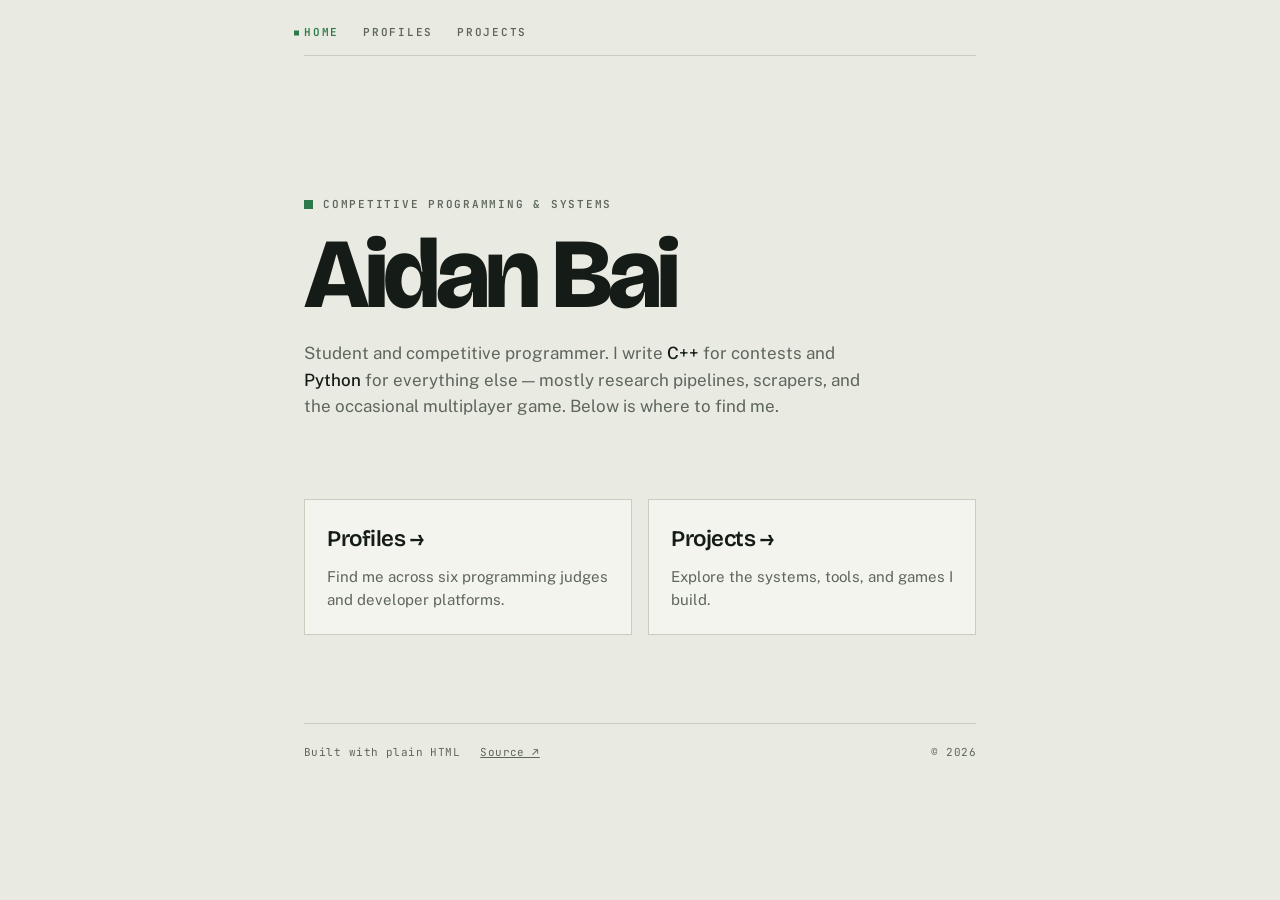
==== index.html @ 11403824 "Add scripts section, project cards, live links" ====
<!DOCTYPE html>
<html lang="en">
<head>
<meta charset="utf-8">
<meta name="viewport" content="width=device-width, initial-scale=1">
<title>Aidan Bai — Competitive Programmer &amp; Student</title>
<meta name="description" content="Aidan Bai is a student and competitive programmer building contest solutions, research pipelines, scrapers, and multiplayer games.">
<link rel="icon" href="data:image/svg+xml,<svg xmlns='http://www.w3.org/2000/svg' viewBox='0 0 32 32'><rect width='32' height='32' fill='%23E9EBE2'/><rect x='6' y='6' width='20' height='20' fill='%232C7A4B'/></svg>">
<link rel="preconnect" href="https://fonts.googleapis.com">
<link rel="preconnect" href="https://fonts.gstatic.com" crossorigin>
<link href="https://fonts.googleapis.com/css2?family=Bricolage+Grotesque:opsz,wght@12..96,600;12..96,800&amp;family=Public+Sans:wght@400;500&amp;family=JetBrains+Mono:wght@400;600&amp;display=swap" rel="stylesheet">
<link rel="stylesheet" href="/styles.css">
</head>
<body>
<div class="wrap">

  <nav class="site-nav" aria-label="Primary">
    <a href="/" aria-current="page">Home</a>
    <a href="/profiles/">Profiles</a>
    <a href="/projects/">Projects</a>
  </nav>

  <header class="hero">
    <div class="hero-grid" aria-hidden="true"></div>
    <p class="eyebrow reveal" style="animation-delay:.05s">Competitive programming &amp; systems</p>
    <h1 class="reveal" style="animation-delay:.1s">Aidan&nbsp;Bai</h1>
    <p class="tagline reveal" style="animation-delay:.18s">
      Student and competitive programmer. I write <strong>C++</strong> for contests and
      <strong>Python</strong> for everything else — mostly research pipelines, scrapers, and
      the occasional multiplayer game. Below is where to find me.
    </p>
  </header>

  <main class="link-cards" aria-label="Explore">
    <a class="link-card" href="/profiles/">
      <h2>Profiles →</h2>
      <p>Find me across six programming judges and developer platforms.</p>
    </a>

    <a class="link-card" href="/projects/">
      <h2>Projects →</h2>
      <p>Explore the systems, tools, and games I build.</p>
    </a>
  </main>

  <footer>
    <span>Built with plain HTML</span>
    <a href="https://github.com/aidanbai9" target="_blank" rel="noopener">Source ↗</a>
    <span style="margin-left:auto">© 2026</span>
  </footer>

</div>
</body>
</html>
---- styles.css ----
:root {
  --paper:   #E9EBE2;
  --surface: #F3F4EE;
  --ink:     #151C17;
  --dim:     #5E665C;
  --rule:    #C9CDBE;
  --ac:      #2C7A4B;
  --flag:    #B0402E;
  --display: "Bricolage Grotesque", system-ui, sans-serif;
  --body:    "Public Sans", system-ui, sans-serif;
  --mono:    "JetBrains Mono", ui-monospace, monospace;
  --cellsize: 28px;
}

@media (prefers-color-scheme: dark) {
  :root {
    --paper:   #131711;
    --surface: #1A1F17;
    --ink:     #E8EAE0;
    --dim:     #99A292;
    --rule:    #2D3427;
    --ac:      #5FB782;
    --flag:    #D4705C;
  }
}

* { box-sizing: border-box; }

html { -webkit-text-size-adjust: 100%; }

body {
  margin: 0;
  background: var(--paper);
  color: var(--ink);
  font-family: var(--body);
  font-size: 16px;
  line-height: 1.55;
  -webkit-font-smoothing: antialiased;
}

.wrap {
  max-width: 720px;
  margin: 0 auto;
  padding: 0 24px 96px;
}

/* ---------- nav ---------- */

.site-nav {
  display: flex;
  align-items: center;
  gap: 24px;
  padding: 24px 0 14px;
  border-bottom: 1px solid var(--rule);
}

.site-nav a {
  position: relative;
  color: var(--dim);
  font-family: var(--mono);
  font-size: 11px;
  font-weight: 600;
  letter-spacing: .16em;
  text-decoration: none;
  text-transform: uppercase;
}

.site-nav a:hover,
.site-nav a:focus-visible {
  color: var(--ink);
  outline: none;
}

.site-nav a:focus-visible { box-shadow: 0 2px 0 var(--ac); }

.site-nav a[aria-current="page"] { color: var(--ac); }

.site-nav a[aria-current="page"]::before {
  content: "";
  position: absolute;
  width: 5px;
  height: 5px;
  left: -10px;
  top: 50%;
  background: var(--ac);
  transform: translateY(-50%);
}

/* ---------- hero ---------- */

.hero {
  position: relative;
  padding: clamp(72px, 16vw, 140px) 0 clamp(48px, 9vw, 80px);
}

.hero-grid {
  position: absolute;
  inset: -200px -50vw 0;
  background-image:
    linear-gradient(var(--rule) 1px, transparent 1px),
    linear-gradient(90deg, var(--rule) 1px, transparent 1px);
  background-size: var(--cellsize) var(--cellsize);
  -webkit-mask-image: linear-gradient(to bottom, transparent 30%, #000 55%, transparent 100%);
  mask-image: linear-gradient(to bottom, transparent 30%, #000 55%, transparent 100%);
  opacity: .55;
  pointer-events: none;
}

.hero > * { position: relative; }

.eyebrow {
  font-family: var(--mono);
  font-size: 11px;
  font-weight: 600;
  letter-spacing: .16em;
  text-transform: uppercase;
  color: var(--dim);
  margin: 0 0 18px;
  display: flex;
  align-items: center;
  gap: 10px;
}

.eyebrow::before {
  content: "";
  width: 9px;
  height: 9px;
  background: var(--ac);
  flex: none;
}

h1 {
  font-family: var(--display);
  font-weight: 800;
  font-size: clamp(3.2rem, 13vw, 6.2rem);
  line-height: .88;
  letter-spacing: -.045em;
  margin: 0;
}

.tagline {
  margin: 22px 0 0;
  max-width: 34em;
  font-size: 1.0625rem;
  color: var(--dim);
}

.tagline strong { color: var(--ink); font-weight: 500; }

/* ---------- section headers ---------- */

.section { margin-top: clamp(48px, 8vw, 72px); }

.section-head {
  display: flex;
  align-items: baseline;
  gap: 12px;
  padding-bottom: 10px;
  border-bottom: 1px solid var(--rule);
}

.section-head h2 {
  font-family: var(--mono);
  font-size: 11px;
  font-weight: 600;
  letter-spacing: .16em;
  text-transform: uppercase;
  margin: 0;
}

.section-head .count {
  font-family: var(--mono);
  font-size: 11px;
  color: var(--dim);
  margin-left: auto;
}

/* ---------- landing links ---------- */

.link-cards {
  display: grid;
  grid-template-columns: repeat(2, minmax(0, 1fr));
  gap: 16px;
}

.link-card {
  display: block;
  padding: 22px;
  background: var(--surface);
  border: 1px solid var(--rule);
  color: inherit;
  text-decoration: none;
  transition: border-color .18s ease, transform .18s ease;
}

.link-card:hover,
.link-card:focus-visible {
  border-color: var(--ac);
  transform: translateY(-2px);
  outline: none;
}

.link-card h2 {
  font-family: var(--display);
  font-size: 1.4rem;
  font-weight: 600;
  letter-spacing: -.02em;
  margin: 0 0 8px;
}

.link-card p {
  color: var(--dim);
  font-size: .9375rem;
  margin: 0;
}

/* ---------- profile rows ---------- */

.rows { display: flex; flex-direction: column; }

.row {
  display: grid;
  grid-template-columns: 11px 1fr auto 22px;
  align-items: center;
  gap: 14px;
  padding: 15px 0;
  border-bottom: 1px solid var(--rule);
  text-decoration: none;
  color: inherit;
  transition: padding-left .18s ease, background-color .18s ease;
}

.row:hover,
.row:focus-visible {
  background: var(--surface);
  padding-left: 10px;
  outline: none;
}

.row:focus-visible { box-shadow: inset 3px 0 0 var(--ac); }

.row .mark {
  width: 11px;
  height: 11px;
  background: var(--rule);
  transition: background-color .18s ease;
}

.row:hover .mark,
.row:focus-visible .mark { background: var(--ac); }

.row .judge {
  font-family: var(--display);
  font-weight: 600;
  font-size: 1.15rem;
  letter-spacing: -.015em;
}

.row .handle {
  font-family: var(--mono);
  font-size: .8125rem;
  color: var(--dim);
  overflow: hidden;
  text-overflow: ellipsis;
  white-space: nowrap;
}

.row .go {
  font-family: var(--mono);
  font-size: .875rem;
  color: var(--dim);
  text-align: right;
  transition: transform .18s ease, color .18s ease;
}

.row:hover .go,
.row:focus-visible .go {
  color: var(--ac);
  transform: translate(2px, -2px);
}

/* ---------- projects ---------- */

.project {
  display: block;
  padding: 22px;
  margin-top: 16px;
  background: var(--surface);
  border: 1px solid var(--rule);
  text-decoration: none;
  color: inherit;
  transition: border-color .18s ease, transform .18s ease;
}

.project:hover,
.project:focus-visible {
  border-color: var(--ac);
  transform: translateY(-2px);
  outline: none;
}

.project h3 {
  font-family: var(--display);
  font-weight: 600;
  font-size: 1.4rem;
  letter-spacing: -.02em;
  margin: 0 0 8px;
}

.project p {
  margin: 0 0 16px;
  color: var(--dim);
  font-size: .9375rem;
}

.tags { display: flex; flex-wrap: wrap; gap: 6px; }

.tags span {
  font-family: var(--mono);
  font-size: 10px;
  letter-spacing: .08em;
  text-transform: uppercase;
  color: var(--dim);
  border: 1px solid var(--rule);
  padding: 3px 8px;
}

/* ---------- scripts ---------- */

.sr-only {
  position: absolute;
  width: 1px;
  height: 1px;
  padding: 0;
  margin: -1px;
  overflow: hidden;
  clip: rect(0, 0, 0, 0);
  white-space: nowrap;
  border: 0;
}

.script-filter {
  width: 100%;
  margin: 16px 0 32px;
  padding: 11px 12px;
  border: 1px solid var(--rule);
  border-radius: 0;
  background: var(--surface);
  color: var(--ink);
  font-family: var(--mono);
  font-size: .8125rem;
  appearance: none;
}

.script-filter::placeholder { color: var(--dim); opacity: 1; }

.script-filter:focus-visible,
.copy-source:focus-visible {
  border-color: var(--ac);
  outline: 2px solid var(--ac);
  outline-offset: 2px;
}

.script-group + .script-group { margin-top: 36px; }

.script-group .section-head h3 {
  margin: 0;
  font-family: var(--mono);
  font-size: 11px;
  font-weight: 600;
  letter-spacing: .16em;
  text-transform: uppercase;
}

.script-list { display: flex; flex-direction: column; }

.script {
  border-bottom: 1px solid var(--rule);
}

.script[hidden],
.script-group[hidden] { display: none; }

.script-row {
  display: grid;
  grid-template-columns: minmax(140px, 1.15fr) minmax(220px, 2fr) auto 14px;
  align-items: center;
  gap: 14px;
  padding: 15px 0;
  color: inherit;
  cursor: pointer;
  list-style: none;
  transition: padding-left .18s ease, background-color .18s ease;
}

.script-row::-webkit-details-marker { display: none; }

.script-row:hover,
.script-row:focus-visible {
  padding-left: 10px;
  background: var(--surface);
  outline: none;
}

.script-row:focus-visible { box-shadow: inset 3px 0 0 var(--ac); }

.script-name,
.script-lines,
.copy-source,
.source-state,
.source-panel pre {
  font-family: var(--mono);
}

.script-name {
  min-width: 0;
  overflow: hidden;
  color: var(--ink);
  font-size: .75rem;
  font-weight: 600;
  text-overflow: ellipsis;
  white-space: nowrap;
}

.script-description {
  min-width: 0;
  overflow: hidden;
  color: var(--dim);
  font-size: .8125rem;
  text-overflow: ellipsis;
  white-space: nowrap;
}

.script-lines {
  color: var(--dim);
  font-size: .6875rem;
  white-space: nowrap;
}

.script-toggle {
  position: relative;
  width: 12px;
  height: 12px;
}

.script-toggle::before,
.script-toggle::after {
  content: "";
  position: absolute;
  background: var(--dim);
}

.script-toggle::before { inset: 5px 0; }
.script-toggle::after { inset: 0 5px; }
.script[open] .script-toggle::after { display: none; }
.script-row:hover .script-toggle::before,
.script-row:hover .script-toggle::after,
.script-row:focus-visible .script-toggle::before,
.script-row:focus-visible .script-toggle::after { background: var(--ac); }

.source-panel {
  padding: 0 0 18px;
  background: var(--surface);
  border-top: 1px solid var(--rule);
}

.source-tools {
  display: flex;
  justify-content: flex-end;
  padding: 10px;
  border-bottom: 1px solid var(--rule);
}

.copy-source {
  min-width: 74px;
  padding: 6px 10px;
  border: 1px solid var(--rule);
  border-radius: 0;
  background: transparent;
  color: var(--ink);
  font-size: .6875rem;
  font-weight: 600;
  letter-spacing: .1em;
  text-transform: uppercase;
  cursor: pointer;
}

.copy-source:hover:not(:disabled) {
  border-color: var(--ac);
  color: var(--ac);
}

.copy-source:disabled { color: var(--dim); cursor: default; }

.source-state {
  margin: 0;
  padding: 18px;
  color: var(--dim);
  font-size: .75rem;
}

.source-state:empty { display: none; }
.source-error { color: var(--ac); }

.source-panel pre {
  max-height: 560px;
  margin: 0;
  padding: 18px;
  overflow: auto;
  background: transparent;
  color: var(--ink);
  font-size: .75rem;
  line-height: 1.65;
  tab-size: 2;
}

.source-panel code { font-family: inherit; }

/* Adapted highlight.js palette: intentionally leaves the page background intact. */
.hljs { color: var(--ink); background: transparent; }
.hljs-comment,
.hljs-quote { color: var(--dim); font-style: italic; }
.hljs-keyword,
.hljs-selector-tag,
.hljs-literal,
.hljs-section,
.hljs-link { color: var(--ac); }
.hljs-string,
.hljs-title,
.hljs-name,
.hljs-type,
.hljs-attribute,
.hljs-symbol,
.hljs-bullet,
.hljs-addition,
.hljs-variable,
.hljs-template-tag,
.hljs-template-variable { color: var(--ink); }
.hljs-number,
.hljs-meta,
.hljs-built_in,
.hljs-builtin-name,
.hljs-params { color: var(--dim); }
.hljs-deletion { color: var(--ac); text-decoration: line-through; }
.hljs-emphasis { font-style: italic; }
.hljs-strong { font-weight: 600; }

/* ---------- footer ---------- */

footer {
  margin-top: clamp(56px, 9vw, 88px);
  padding-top: 20px;
  border-top: 1px solid var(--rule);
  font-family: var(--mono);
  font-size: 11px;
  letter-spacing: .04em;
  color: var(--dim);
  display: flex;
  flex-wrap: wrap;
  gap: 8px 20px;
}

footer a { color: var(--dim); }
footer a:hover { color: var(--ac); }

/* ---------- load-in ---------- */

@media (prefers-reduced-motion: no-preference) {
  .reveal {
    opacity: 0;
    transform: translateY(8px);
    animation: rise .5s cubic-bezier(.2,.7,.3,1) forwards;
  }
  @keyframes rise { to { opacity: 1; transform: none; } }
}

@media (max-width: 520px) {
  .site-nav { gap: 18px; }
  .link-cards { grid-template-columns: 1fr; }
  .row { grid-template-columns: 11px 1fr 18px; row-gap: 2px; }
  .row .handle { grid-column: 2; font-size: .75rem; }
  .row .go { grid-row: 1 / 3; grid-column: 3; }
  .script-row {
    grid-template-columns: minmax(0, 1fr) auto 14px;
    gap: 4px 12px;
  }
  .script-name { grid-column: 1; }
  .script-lines { grid-column: 2; }
  .script-toggle { grid-column: 3; grid-row: 1 / 3; }
  .script-description {
    grid-column: 1 / 3;
    white-space: normal;
  }
  .source-panel pre { padding: 14px; font-size: .6875rem; }
}

@media (prefers-reduced-motion: reduce) {
  .script-row { transition: none; }
}
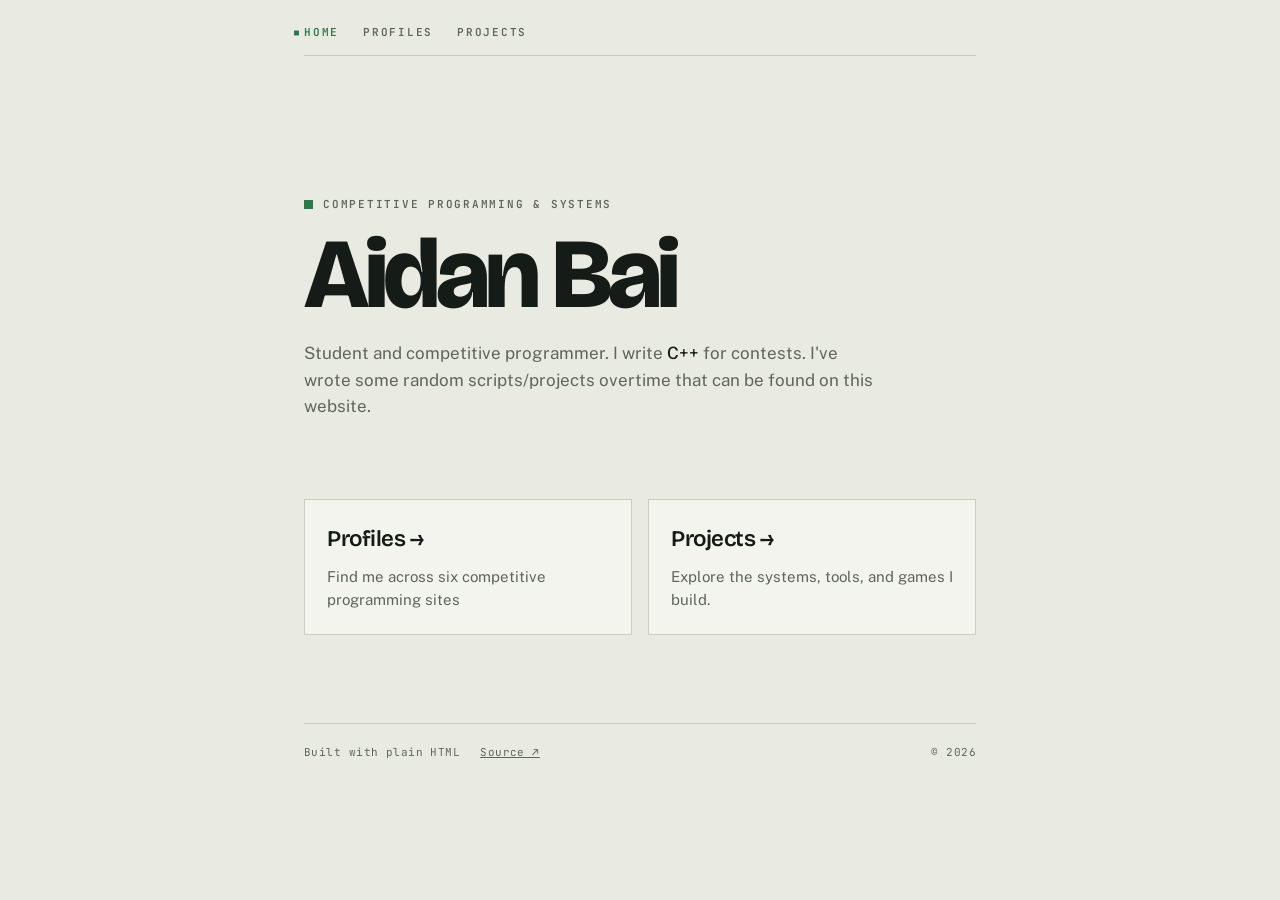
==== commit b714c1e3: "edit descriptions" ====
--- a/index.html
+++ b/index.html
@@ -4,7 +4,7 @@
 <meta charset="utf-8">
 <meta name="viewport" content="width=device-width, initial-scale=1">
 <title>Aidan Bai — Competitive Programmer &amp; Student</title>
-<meta name="description" content="Aidan Bai is a student and competitive programmer building contest solutions, research pipelines, scrapers, and multiplayer games.">
+<meta name="description" content="Aidan Bai is a competitive programmer who writes random scripts and builds random proejcts on the side.">
 <link rel="icon" href="data:image/svg+xml,<svg xmlns='http://www.w3.org/2000/svg' viewBox='0 0 32 32'><rect width='32' height='32' fill='%23E9EBE2'/><rect x='6' y='6' width='20' height='20' fill='%232C7A4B'/></svg>">
 <link rel="preconnect" href="https://fonts.googleapis.com">
 <link rel="preconnect" href="https://fonts.gstatic.com" crossorigin>
@@ -25,16 +25,14 @@
     <p class="eyebrow reveal" style="animation-delay:.05s">Competitive programming &amp; systems</p>
     <h1 class="reveal" style="animation-delay:.1s">Aidan&nbsp;Bai</h1>
     <p class="tagline reveal" style="animation-delay:.18s">
-      Student and competitive programmer. I write <strong>C++</strong> for contests and
-      <strong>Python</strong> for everything else — mostly research pipelines, scrapers, and
-      the occasional multiplayer game. Below is where to find me.
+      Student and competitive programmer. I write <strong>C++</strong> for contests. I've wrote some random scripts/projects overtime that can be found on this website.
     </p>
   </header>
 
   <main class="link-cards" aria-label="Explore">
     <a class="link-card" href="/profiles/">
       <h2>Profiles →</h2>
-      <p>Find me across six programming judges and developer platforms.</p>
+      <p>Find me across six competitive programming sites</p>
     </a>
 
     <a class="link-card" href="/projects/">
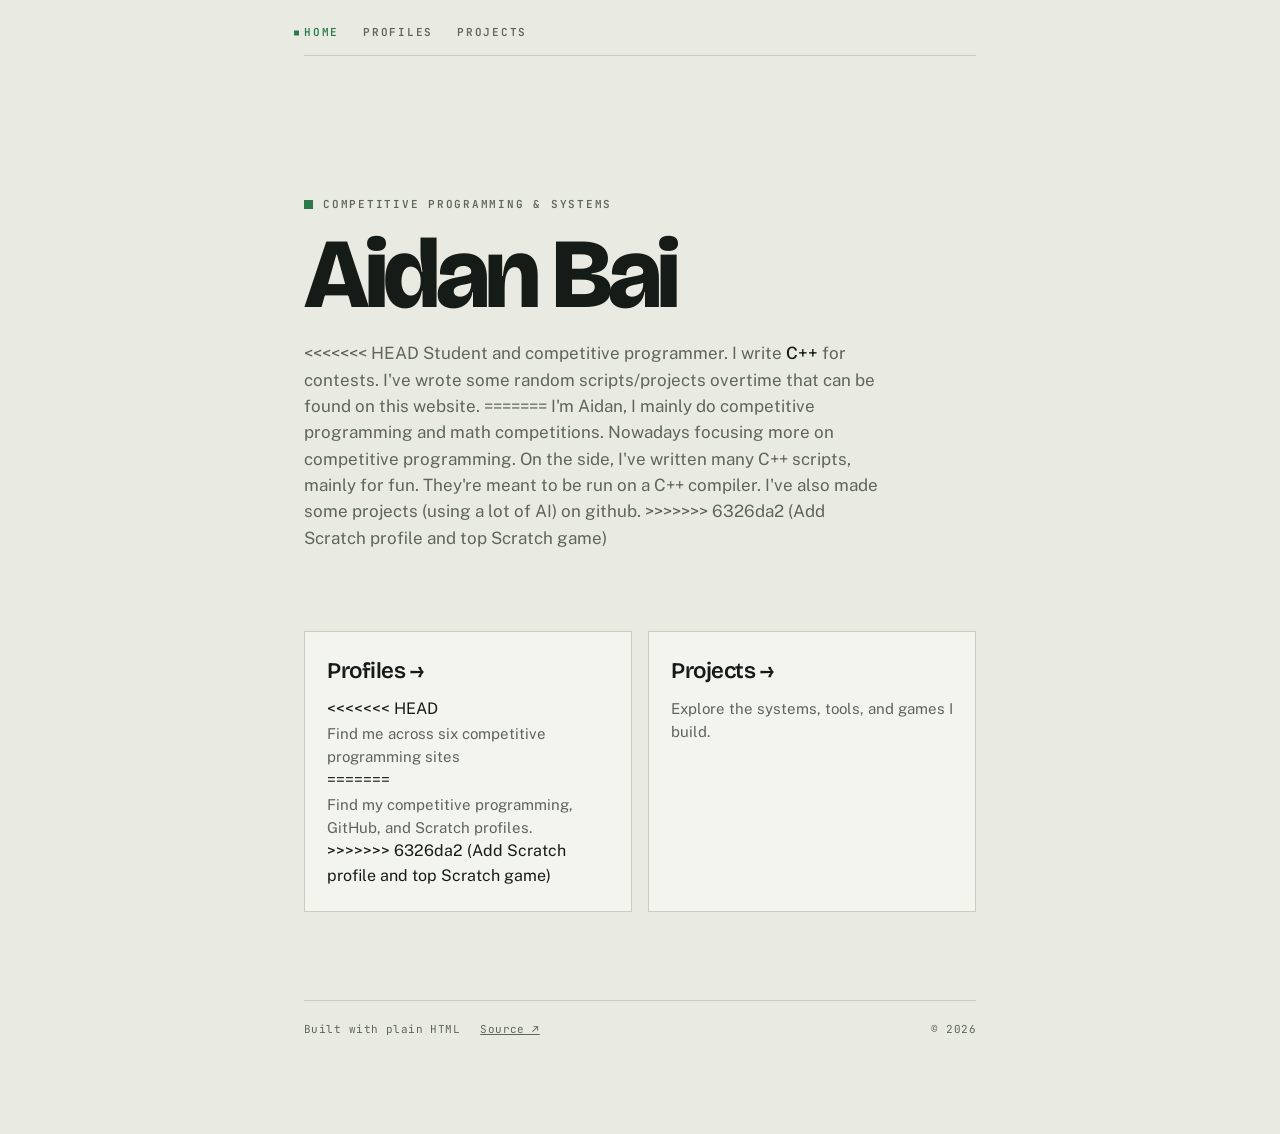
==== commit a61d38ef: "Add Scratch profile and top Scratch game" ====
--- a/index.html
+++ b/index.html
@@ -25,14 +25,25 @@
     <p class="eyebrow reveal" style="animation-delay:.05s">Competitive programming &amp; systems</p>
     <h1 class="reveal" style="animation-delay:.1s">Aidan&nbsp;Bai</h1>
     <p class="tagline reveal" style="animation-delay:.18s">
+<<<<<<< HEAD
       Student and competitive programmer. I write <strong>C++</strong> for contests. I've wrote some random scripts/projects overtime that can be found on this website.
+=======
+      I'm Aidan, I mainly do competitive programming and math competitions. Nowadays
+      focusing more on competitive programming. On the side, I've written many C++
+      scripts, mainly for fun. They're meant to be run on a C++ compiler. I've also
+      made some projects (using a lot of AI) on github.
+>>>>>>> 6326da2 (Add Scratch profile and top Scratch game)
     </p>
   </header>
 
   <main class="link-cards" aria-label="Explore">
     <a class="link-card" href="/profiles/">
       <h2>Profiles →</h2>
+<<<<<<< HEAD
       <p>Find me across six competitive programming sites</p>
+=======
+      <p>Find my competitive programming, GitHub, and Scratch profiles.</p>
+>>>>>>> 6326da2 (Add Scratch profile and top Scratch game)
     </a>
 
     <a class="link-card" href="/projects/">
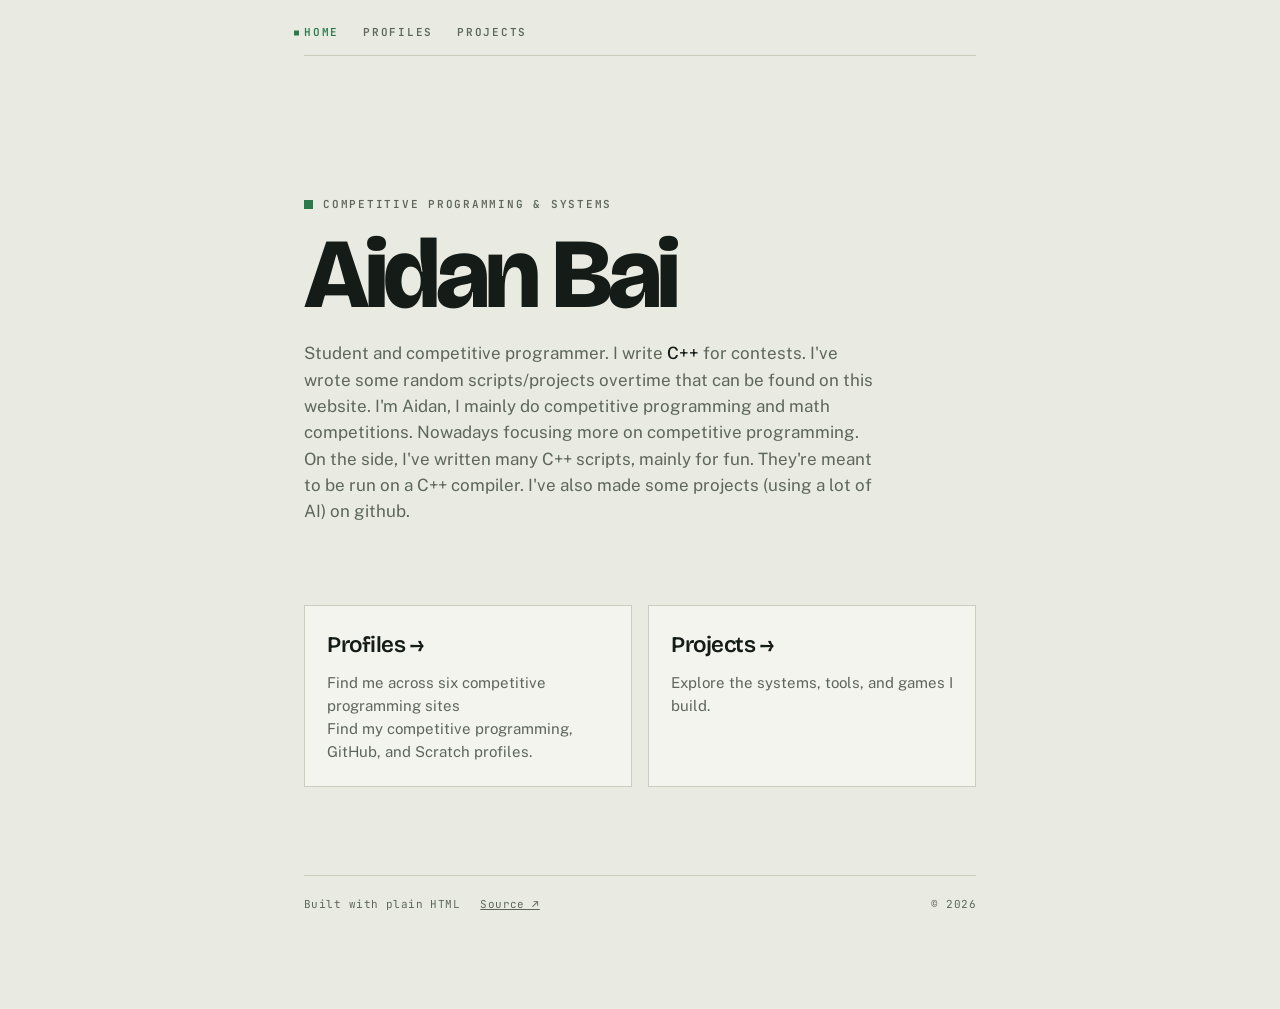
==== commit 8b8bd2bf: "fixed buggy appearance Updated personal description and link card text." ====
--- a/index.html
+++ b/index.html
@@ -25,25 +25,19 @@
     <p class="eyebrow reveal" style="animation-delay:.05s">Competitive programming &amp; systems</p>
     <h1 class="reveal" style="animation-delay:.1s">Aidan&nbsp;Bai</h1>
     <p class="tagline reveal" style="animation-delay:.18s">
-<<<<<<< HEAD
       Student and competitive programmer. I write <strong>C++</strong> for contests. I've wrote some random scripts/projects overtime that can be found on this website.
-=======
       I'm Aidan, I mainly do competitive programming and math competitions. Nowadays
       focusing more on competitive programming. On the side, I've written many C++
       scripts, mainly for fun. They're meant to be run on a C++ compiler. I've also
       made some projects (using a lot of AI) on github.
->>>>>>> 6326da2 (Add Scratch profile and top Scratch game)
     </p>
   </header>
 
   <main class="link-cards" aria-label="Explore">
     <a class="link-card" href="/profiles/">
       <h2>Profiles →</h2>
-<<<<<<< HEAD
       <p>Find me across six competitive programming sites</p>
-=======
       <p>Find my competitive programming, GitHub, and Scratch profiles.</p>
->>>>>>> 6326da2 (Add Scratch profile and top Scratch game)
     </a>
 
     <a class="link-card" href="/projects/">
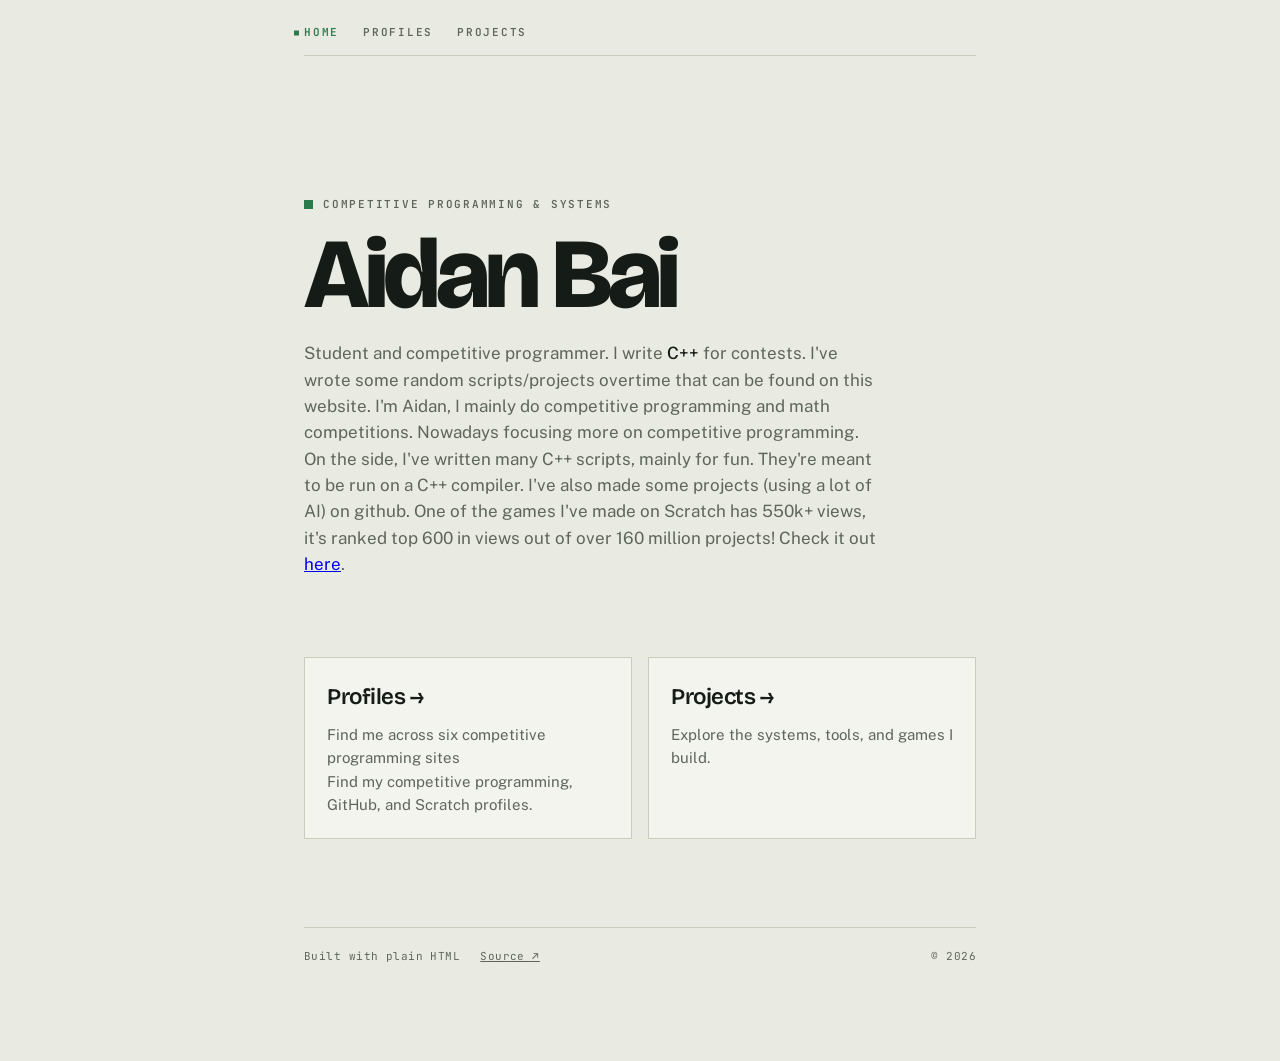
==== commit 0e734a51: "added scratch to homepage" ====
--- a/index.html
+++ b/index.html
@@ -30,6 +30,8 @@
       focusing more on competitive programming. On the side, I've written many C++
       scripts, mainly for fun. They're meant to be run on a C++ compiler. I've also
       made some projects (using a lot of AI) on github.
+
+      One of the games I've made on Scratch has 550k+ views, it's ranked top 600 in views out of over 160 million projects! Check it out <a href="https://scratch.mit.edu/projects/505100162/" target="_blank" rel="noopener">here</a>.
     </p>
   </header>
 
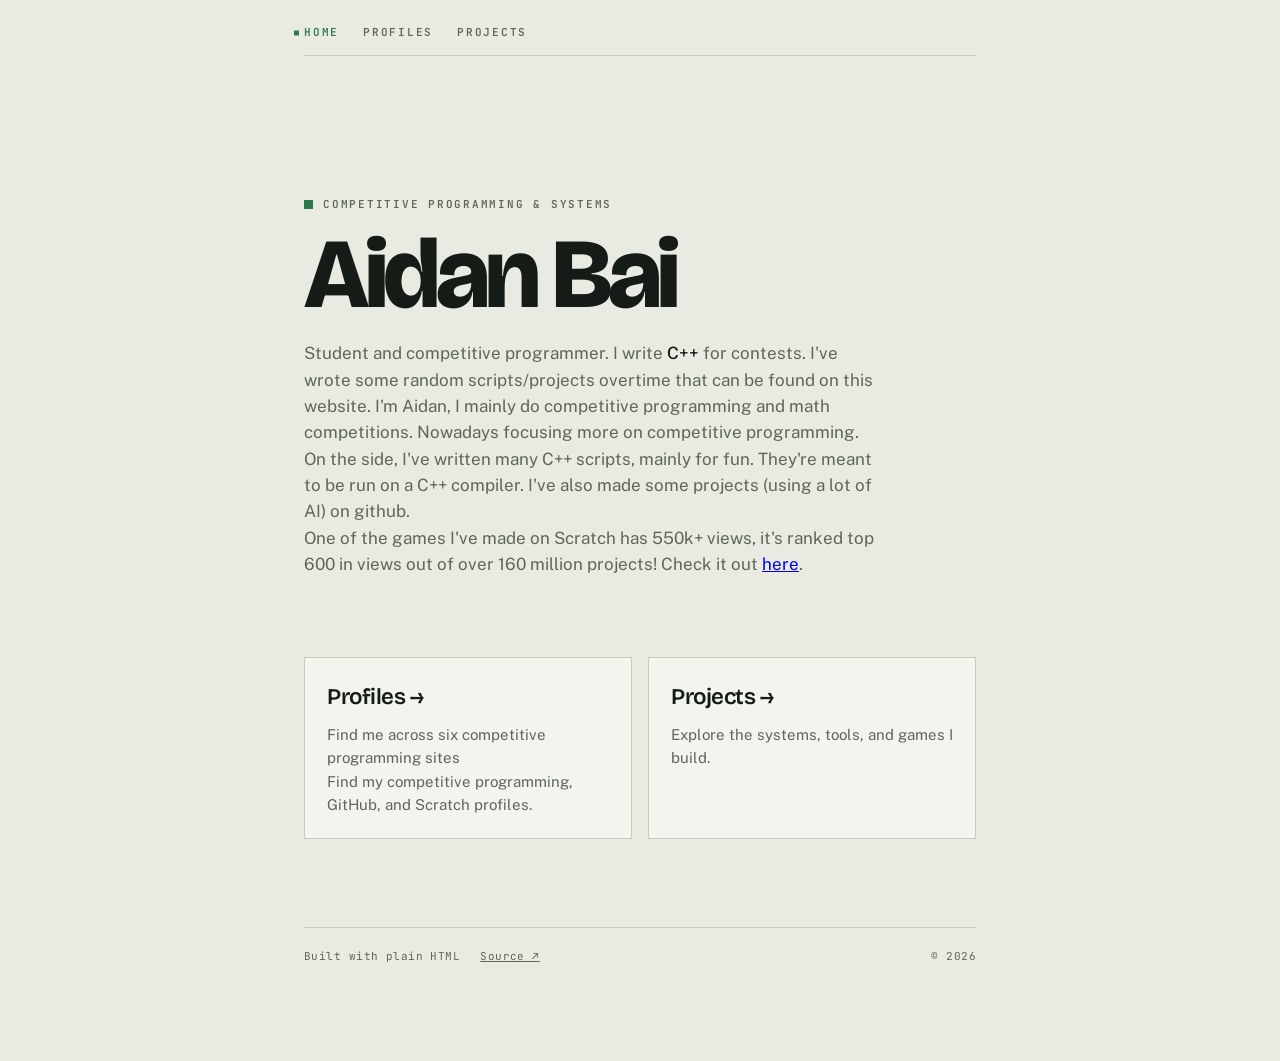
==== commit cfea6ff8: "line break added Added a line break for better formatting in the HTML." ====
--- a/index.html
+++ b/index.html
@@ -30,7 +30,7 @@
       focusing more on competitive programming. On the side, I've written many C++
       scripts, mainly for fun. They're meant to be run on a C++ compiler. I've also
       made some projects (using a lot of AI) on github.
-
+      <br>
       One of the games I've made on Scratch has 550k+ views, it's ranked top 600 in views out of over 160 million projects! Check it out <a href="https://scratch.mit.edu/projects/505100162/" target="_blank" rel="noopener">here</a>.
     </p>
   </header>
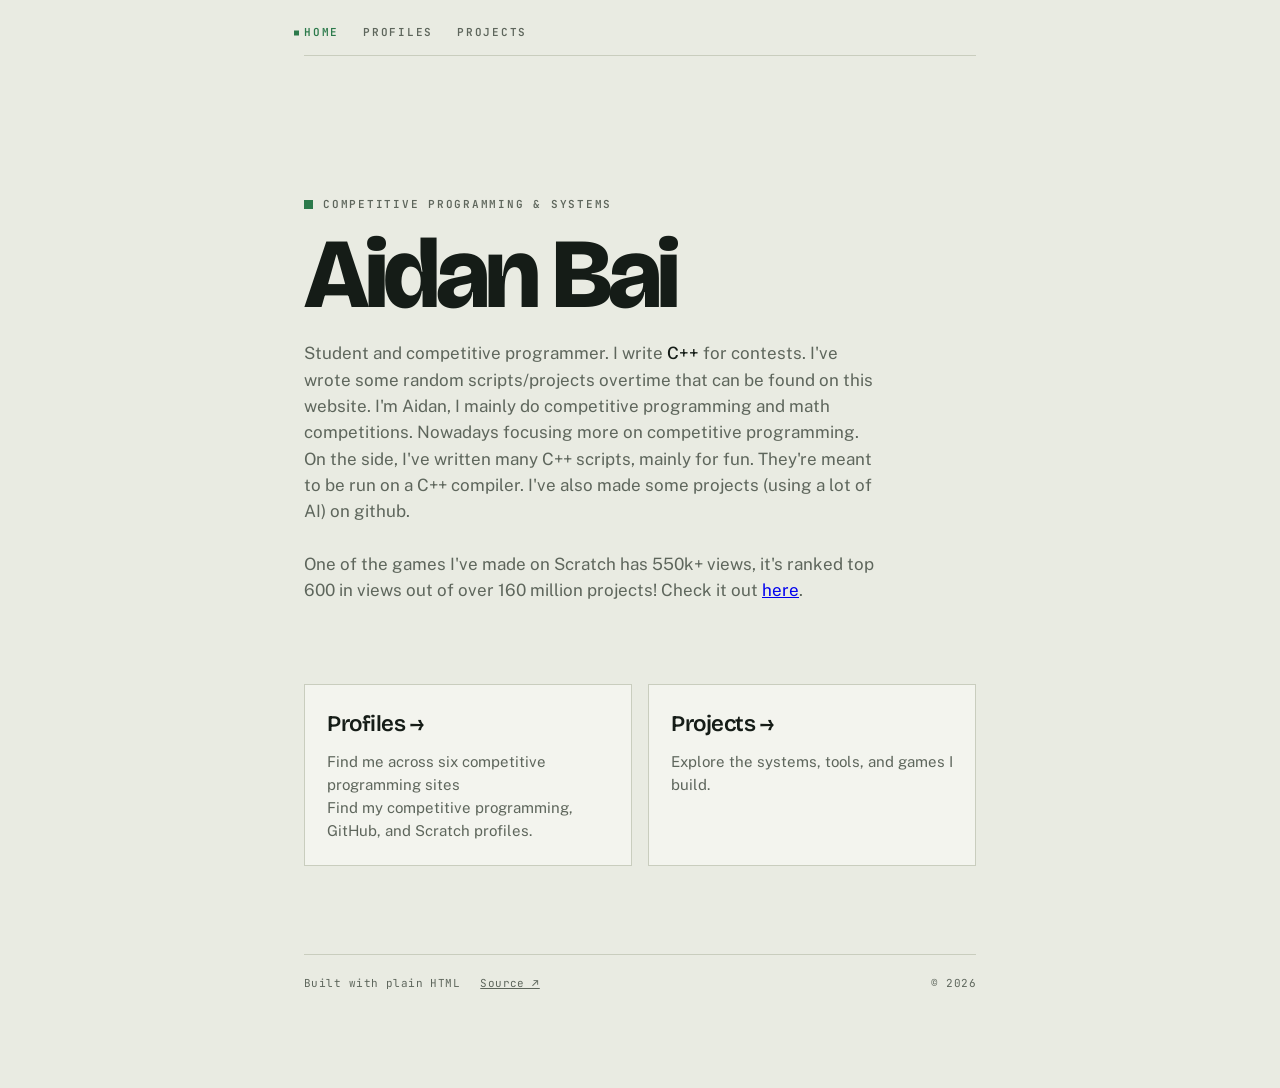
==== commit 01ae74fb: "new line break" ====
--- a/index.html
+++ b/index.html
@@ -30,7 +30,7 @@
       focusing more on competitive programming. On the side, I've written many C++
       scripts, mainly for fun. They're meant to be run on a C++ compiler. I've also
       made some projects (using a lot of AI) on github.
-      <br>
+      <br><br>
       One of the games I've made on Scratch has 550k+ views, it's ranked top 600 in views out of over 160 million projects! Check it out <a href="https://scratch.mit.edu/projects/505100162/" target="_blank" rel="noopener">here</a>.
     </p>
   </header>
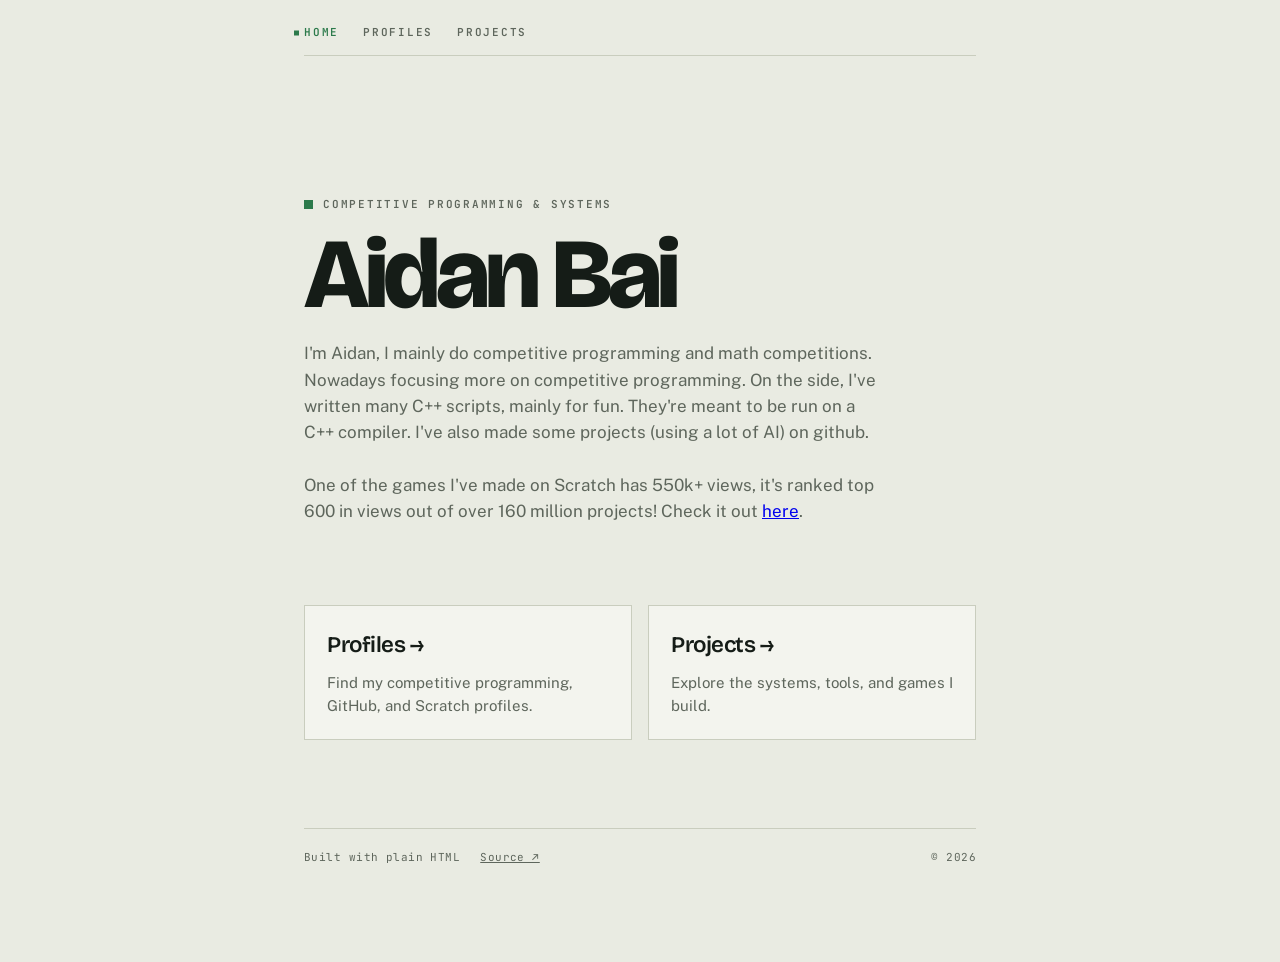
==== commit ef6013cb: "separated scratch profiles" ====
--- a/index.html
+++ b/index.html
@@ -25,7 +25,6 @@
     <p class="eyebrow reveal" style="animation-delay:.05s">Competitive programming &amp; systems</p>
     <h1 class="reveal" style="animation-delay:.1s">Aidan&nbsp;Bai</h1>
     <p class="tagline reveal" style="animation-delay:.18s">
-      Student and competitive programmer. I write <strong>C++</strong> for contests. I've wrote some random scripts/projects overtime that can be found on this website.
       I'm Aidan, I mainly do competitive programming and math competitions. Nowadays
       focusing more on competitive programming. On the side, I've written many C++
       scripts, mainly for fun. They're meant to be run on a C++ compiler. I've also
@@ -38,7 +37,6 @@
   <main class="link-cards" aria-label="Explore">
     <a class="link-card" href="/profiles/">
       <h2>Profiles →</h2>
-      <p>Find me across six competitive programming sites</p>
       <p>Find my competitive programming, GitHub, and Scratch profiles.</p>
     </a>
 
